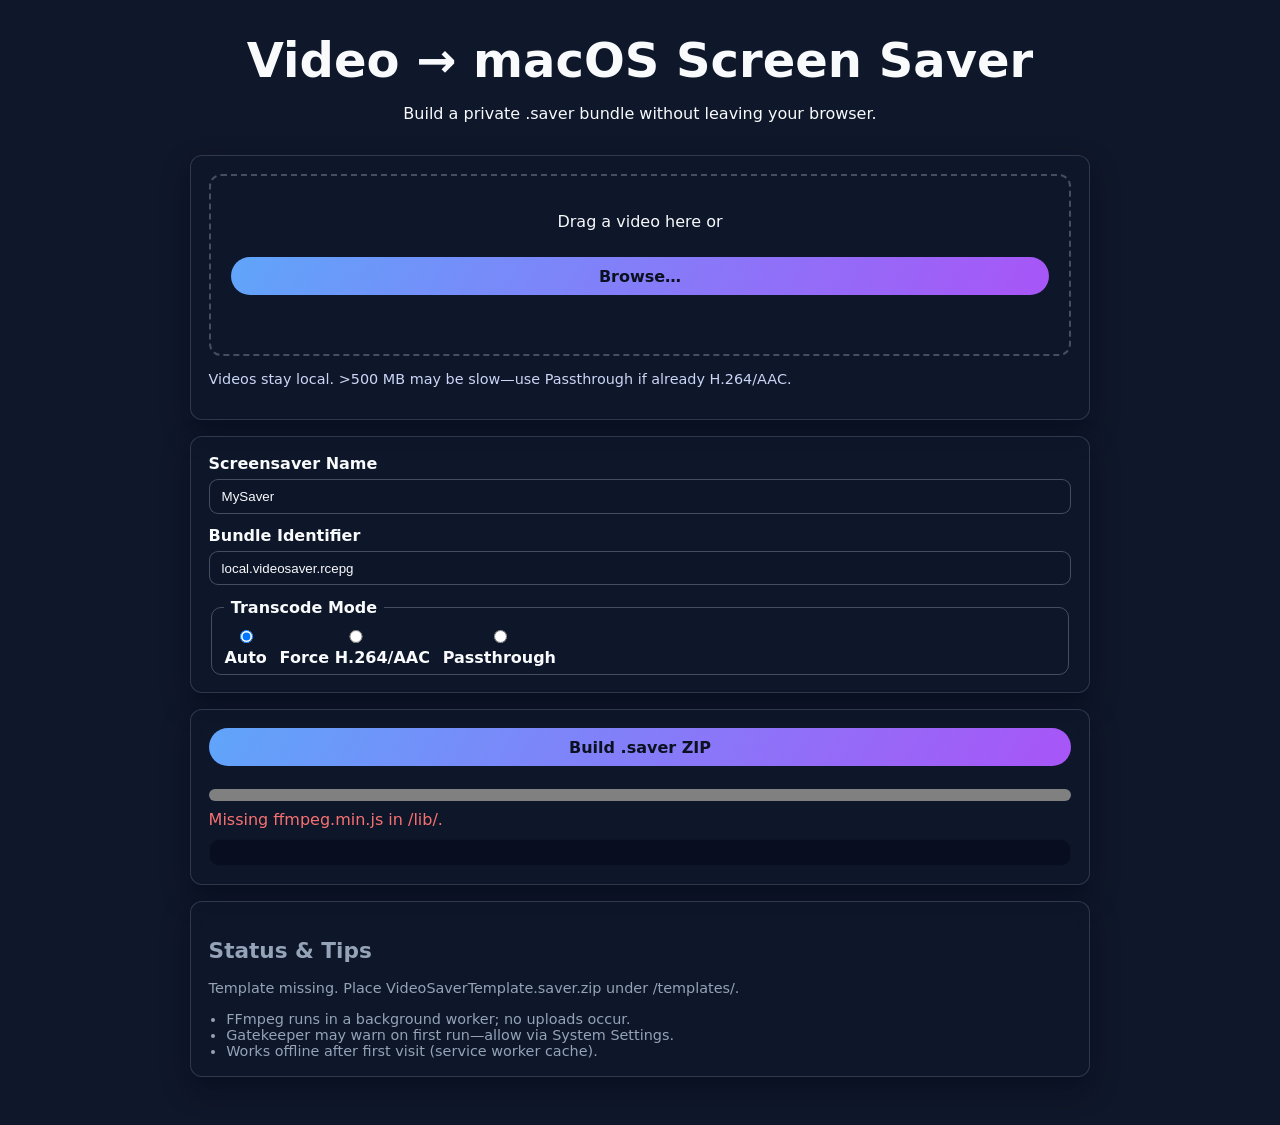
==== index.html @ 5dff48d0 "feat(app): add client‑side Video → macOS .saver builder Build a static, privacy‑preserving web app t" ====
<!DOCTYPE html>
<html lang="en">
<head>
  <meta charset="utf-8">
  <meta http-equiv="Content-Security-Policy" content="default-src 'self'; img-src 'self' data:; style-src 'self'; script-src 'self'; connect-src 'self'; worker-src 'self'; media-src 'self'; object-src 'none'; base-uri 'self'; form-action 'self';">
  <meta name="viewport" content="width=device-width, initial-scale=1">
  <title>Video → macOS Screen Saver</title>
  <link rel="stylesheet" href="styles.css">
</head>
<body>
  <main>
    <header>
      <h1>Video → macOS Screen Saver</h1>
      <p>Build a private .saver bundle without leaving your browser.</p>
    </header>

    <section class="card drop" aria-label="Video selection">
      <div id="drop-zone">
        <p>Drag a video here or</p>
        <button id="browse-btn" type="button">Browse…</button>
        <input id="file-input" type="file" accept="video/*" hidden>
        <p id="file-meta" class="meta"></p>
      </div>
      <p class="hint">Videos stay local. >500&nbsp;MB may be slow—use Passthrough if already H.264/AAC.</p>
    </section>

    <section class="card grid">
      <label> Screensaver Name
        <input id="saver-name" type="text" maxlength="60" value="MySaver" autocomplete="off" spellcheck="false">
      </label>
      <label> Bundle Identifier
        <input id="bundle-id" type="text" maxlength="120" autocomplete="off" spellcheck="false">
      </label>
      <fieldset>
        <legend>Transcode Mode</legend>
        <label><input type="radio" name="transcode" value="auto" checked>Auto</label>
        <label><input type="radio" name="transcode" value="force">Force H.264/AAC</label>
        <label><input type="radio" name="transcode" value="passthrough">Passthrough</label>
      </fieldset>
    </section>

    <section class="card controls">
      <button id="build-btn" type="button" class="primary">Build .saver ZIP</button>
      <progress id="progress" value="0" max="1" aria-live="polite"></progress>
      <div id="status" role="status" aria-live="polite">Waiting for input…</div>
      <pre id="log" aria-live="polite"></pre>
    </section>

    <section class="card" id="downloads" hidden>
      <h2>Downloads</h2>
      <a id="bundle-link" class="download" download>Download Screensaver</a>
      <a id="installer-link" class="download" download>Download Installer</a>
      <p class="hint">Manual install: copy to <code>~/Library/Screen Savers/</code>.</p>
    </section>

    <section class="card meta">
      <h2>Status &amp; Tips</h2>
      <p id="template-status" class="meta">Checking for template…</p>
      <ul>
        <li>FFmpeg runs in a background worker; no uploads occur.</li>
        <li>Gatekeeper may warn on first run—allow via System Settings.</li>
        <li>Works offline after first visit (service worker cache).</li>
      </ul>
    </section>
  </main>

  <script src="lib/jszip.min.js" defer></script>
  <script src="lib/ffmpeg.min.js" defer></script>
  <script src="app.js" defer></script>
</body>
</html>
---- styles.css ----
:root{color-scheme:light dark;font-family:system-ui,-apple-system,BlinkMacSystemFont,"Segoe UI",sans-serif;background:#0f172a;color:#f8fafc}
body{margin:0;display:flex;justify-content:center;min-height:100vh;padding:2rem 1rem 3rem;box-sizing:border-box}
main{width:min(900px,100%);display:grid;gap:1rem}
header{text-align:center}
h1{margin:0;font-size:clamp(2rem,5vw,3rem)}
section{margin:0}
.card{background:rgba(15,23,42,.85);border:1px solid rgba(148,163,184,.25);border-radius:12px;padding:1.1rem;box-shadow:0 12px 28px rgba(2,6,23,.45);backdrop-filter:blur(8px)}
.grid{display:grid;gap:.8rem}
.grid label{display:grid;gap:.35rem;font-weight:600}
input[type="text"]{border-radius:9px;padding:.55rem .75rem;border:1px solid rgba(148,163,184,.4);background:rgba(15,23,42,.6);color:inherit}
input[type="text"]:focus-visible{outline:2px solid #60a5fa;outline-offset:2px}
fieldset{border:1px solid rgba(148,163,184,.4);border-radius:10px;padding:.6rem .8rem .4rem;display:flex;flex-wrap:wrap;gap:.8rem}
legend{padding:0 .4rem;font-weight:600}
button,.download{font:inherit;border:none;border-radius:999px;padding:.6rem 1.2rem;cursor:pointer;transition:transform .1s ease,box-shadow .2s ease,background .2s ease}
button{background:linear-gradient(120deg,#60a5fa,#a855f7);color:#0b1120;font-weight:600}
button.primary{width:100%;margin-bottom:.8rem}
button:hover,button:focus-visible,.download:hover,.download:focus-visible{transform:translateY(-1px);box-shadow:0 8px 18px rgba(96,165,250,.35)}
button:disabled{opacity:.6;cursor:wait;transform:none;box-shadow:none}
#drop-zone{border:2px dashed rgba(148,163,184,.4);border-radius:12px;padding:1.3rem;text-align:center;display:grid;gap:.6rem}
#drop-zone.dragover{border-color:#60a5fa;background:rgba(96,165,250,.1)}
.controls{display:grid;gap:.6rem}
progress{width:100%;height:12px;border-radius:999px;background:rgba(15,23,42,.8);overflow:hidden}
progress::-webkit-progress-value,progress::-moz-progress-bar{background:linear-gradient(120deg,#38bdf8,#a855f7)}
#status{min-height:1.1rem;color:#bfdbfe}
#status.error{color:#f87171}
#log{margin:0;max-height:150px;overflow:auto;font-size:.85rem;background:rgba(2,6,23,.5);border-radius:10px;padding:.8rem;border:1px solid rgba(15,23,42,.9)}
.download{display:block;text-align:center;margin-bottom:.5rem;color:#22d3ee;text-decoration:none;background:rgba(8,145,178,.18);border:1px solid rgba(34,211,238,.24)}
.hint{font-size:.9rem;color:#cbd5f5}
.meta{font-size:.9rem;color:#94a3b8}
ul{margin:.4rem 0 0;padding-left:1.1rem}
@media(max-width:640px){body{padding:1.5rem .8rem 2rem} fieldset{flex-direction:column}}
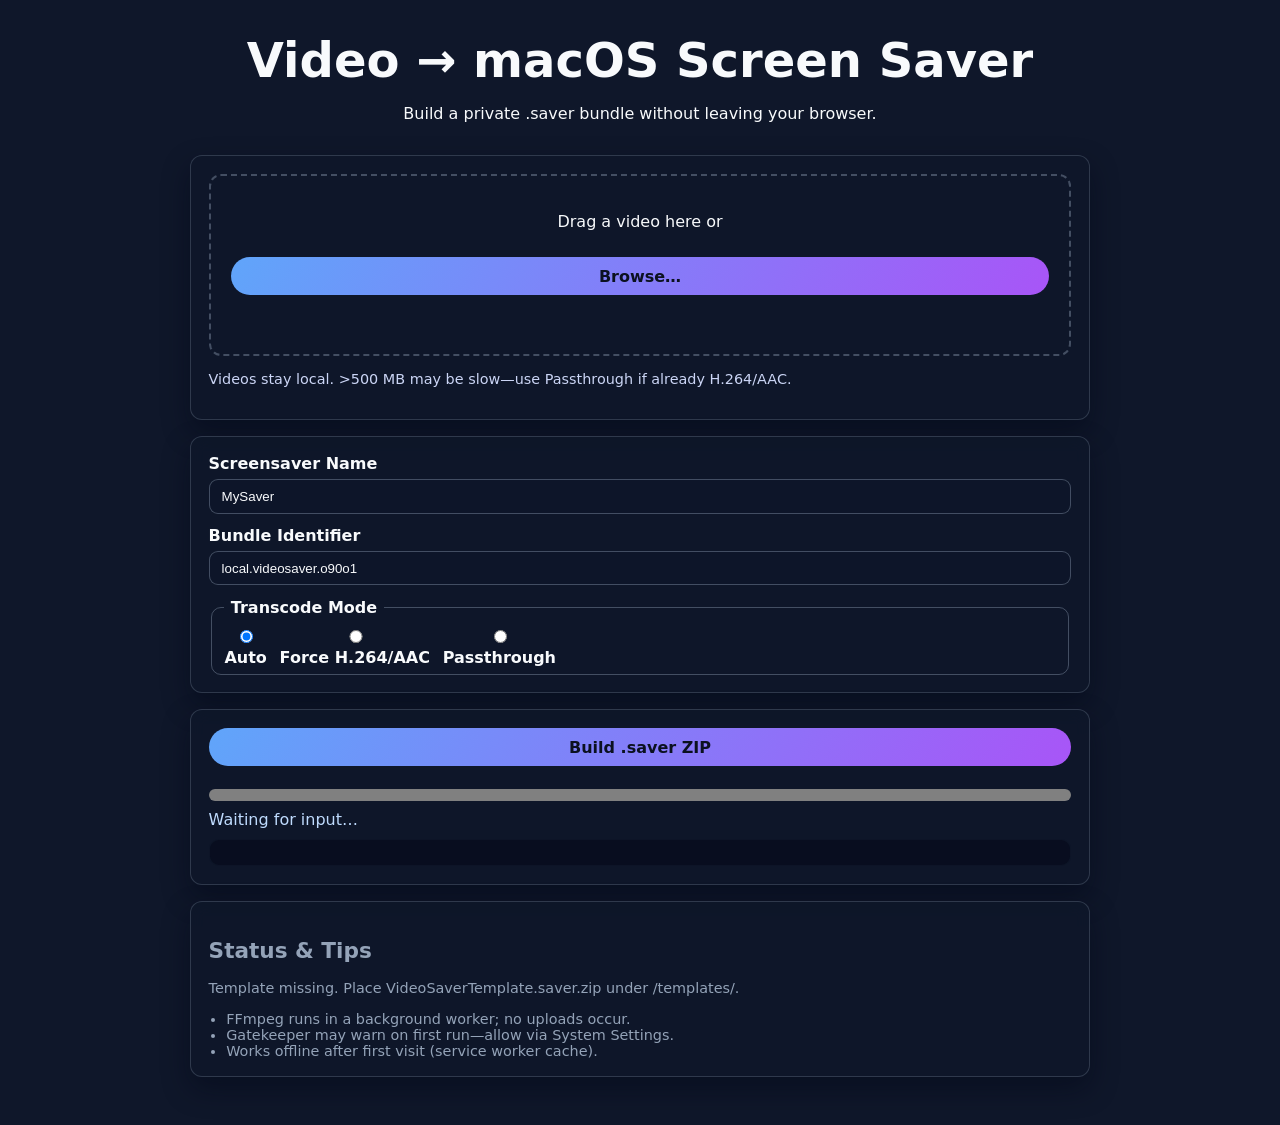
==== commit d0ba5cb3: "fix(video): unblock Auto/Passthrough with robust FFmpeg worker, remux path, and CSP updates Add remu" ====
--- a/index.html
+++ b/index.html
@@ -2,7 +2,7 @@
 <html lang="en">
 <head>
   <meta charset="utf-8">
-  <meta http-equiv="Content-Security-Policy" content="default-src 'self'; img-src 'self' data:; style-src 'self'; script-src 'self'; connect-src 'self'; worker-src 'self'; media-src 'self'; object-src 'none'; base-uri 'self'; form-action 'self';">
+  <meta http-equiv="Content-Security-Policy" content="default-src 'self'; img-src 'self' data:; style-src 'self'; script-src 'self' 'unsafe-eval' 'wasm-unsafe-eval'; connect-src 'self'; worker-src 'self'; media-src 'self'; font-src 'self' data:; object-src 'none'; base-uri 'self'; form-action 'self';">
   <meta name="viewport" content="width=device-width, initial-scale=1">
   <title>Video → macOS Screen Saver</title>
   <link rel="stylesheet" href="styles.css">
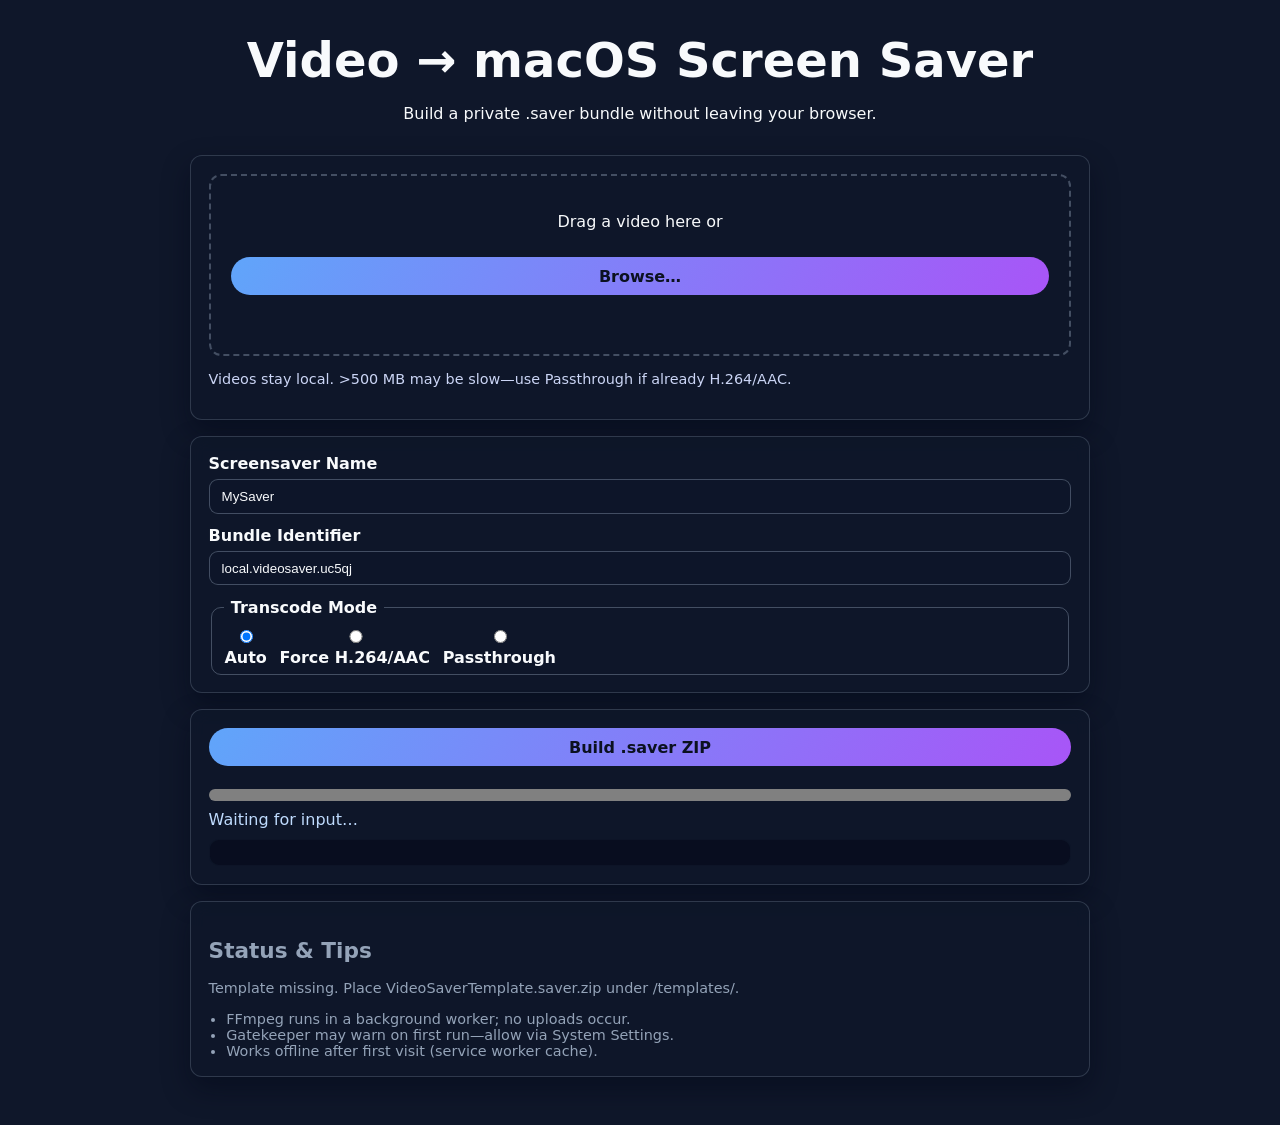
==== commit 7ef23ebf: "fix(cache):Removed the in-page CSP meta so we aren’t layering a stricter, cached policy on top of th" ====
--- a/index.html
+++ b/index.html
@@ -2,7 +2,6 @@
 <html lang="en">
 <head>
   <meta charset="utf-8">
-  <meta http-equiv="Content-Security-Policy" content="default-src 'self'; img-src 'self' data:; style-src 'self'; script-src 'self' 'unsafe-eval' 'wasm-unsafe-eval'; connect-src 'self'; worker-src 'self'; media-src 'self'; font-src 'self' data:; object-src 'none'; base-uri 'self'; form-action 'self';">
   <meta name="viewport" content="width=device-width, initial-scale=1">
   <title>Video → macOS Screen Saver</title>
   <link rel="stylesheet" href="styles.css">
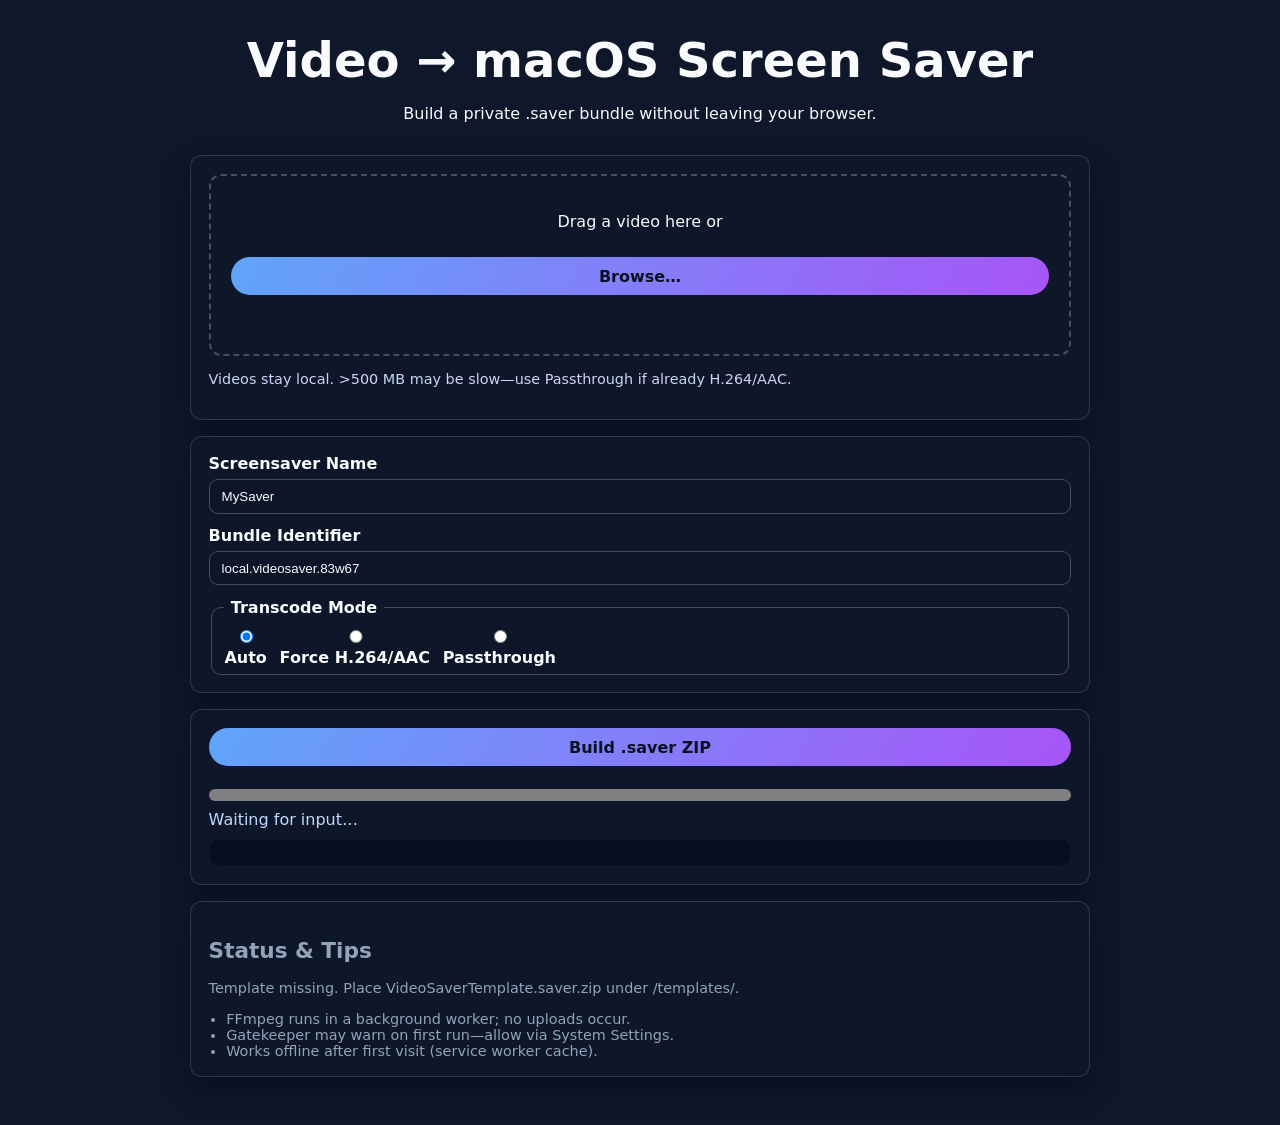
==== commit e6b470ab: "fix(JSZip):Ensured JSZip outputs preserve executable permissions and Unix metadata so the bundled sc" ====
--- a/index.html
+++ b/index.html
@@ -2,6 +2,7 @@
 <html lang="en">
 <head>
   <meta charset="utf-8">
+  <meta http-equiv="Content-Security-Policy" content="default-src 'self'; img-src 'self' data:; style-src 'self'; script-src 'self' 'unsafe-eval' 'wasm-unsafe-eval'; connect-src 'self'; worker-src 'self'; media-src 'self'; font-src 'self' data:; object-src 'none'; base-uri 'self'; form-action 'self';">
   <meta name="viewport" content="width=device-width, initial-scale=1">
   <title>Video → macOS Screen Saver</title>
   <link rel="stylesheet" href="styles.css">
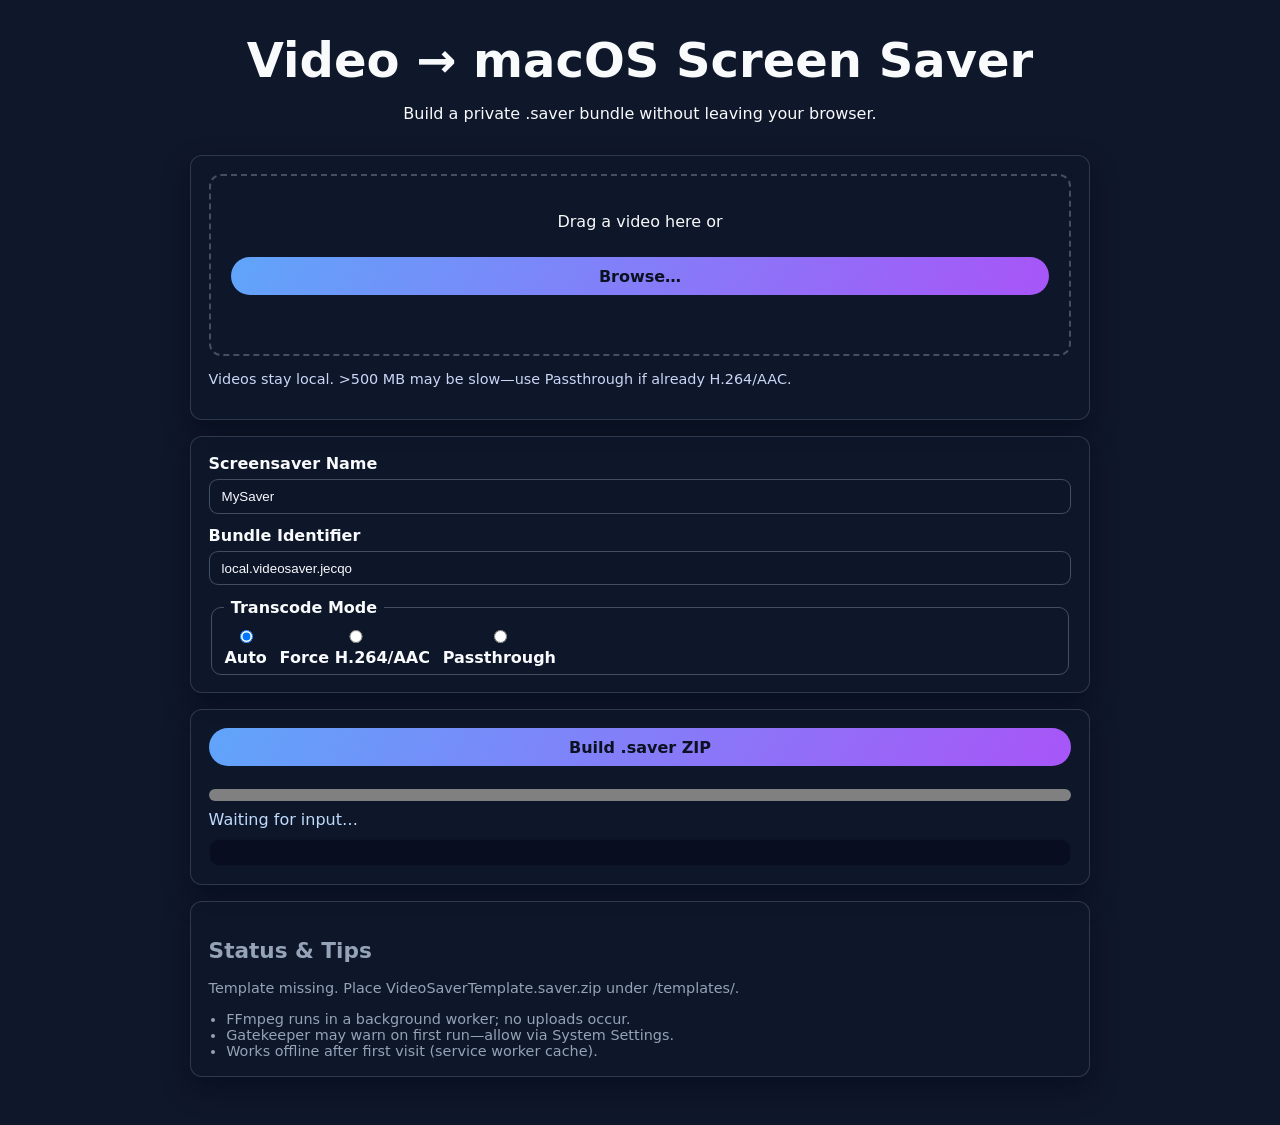
==== commit 440bf084: "feat: Add bundler, file handler, and transcoder modules for video screensaver creation - Implemented" ====
--- a/index.html
+++ b/index.html
@@ -66,6 +66,6 @@
 
   <script src="lib/jszip.min.js" defer></script>
   <script src="lib/ffmpeg.min.js" defer></script>
-  <script src="app.js" defer></script>
+  <script src="app.js" type="module"></script>
 </body>
 </html>
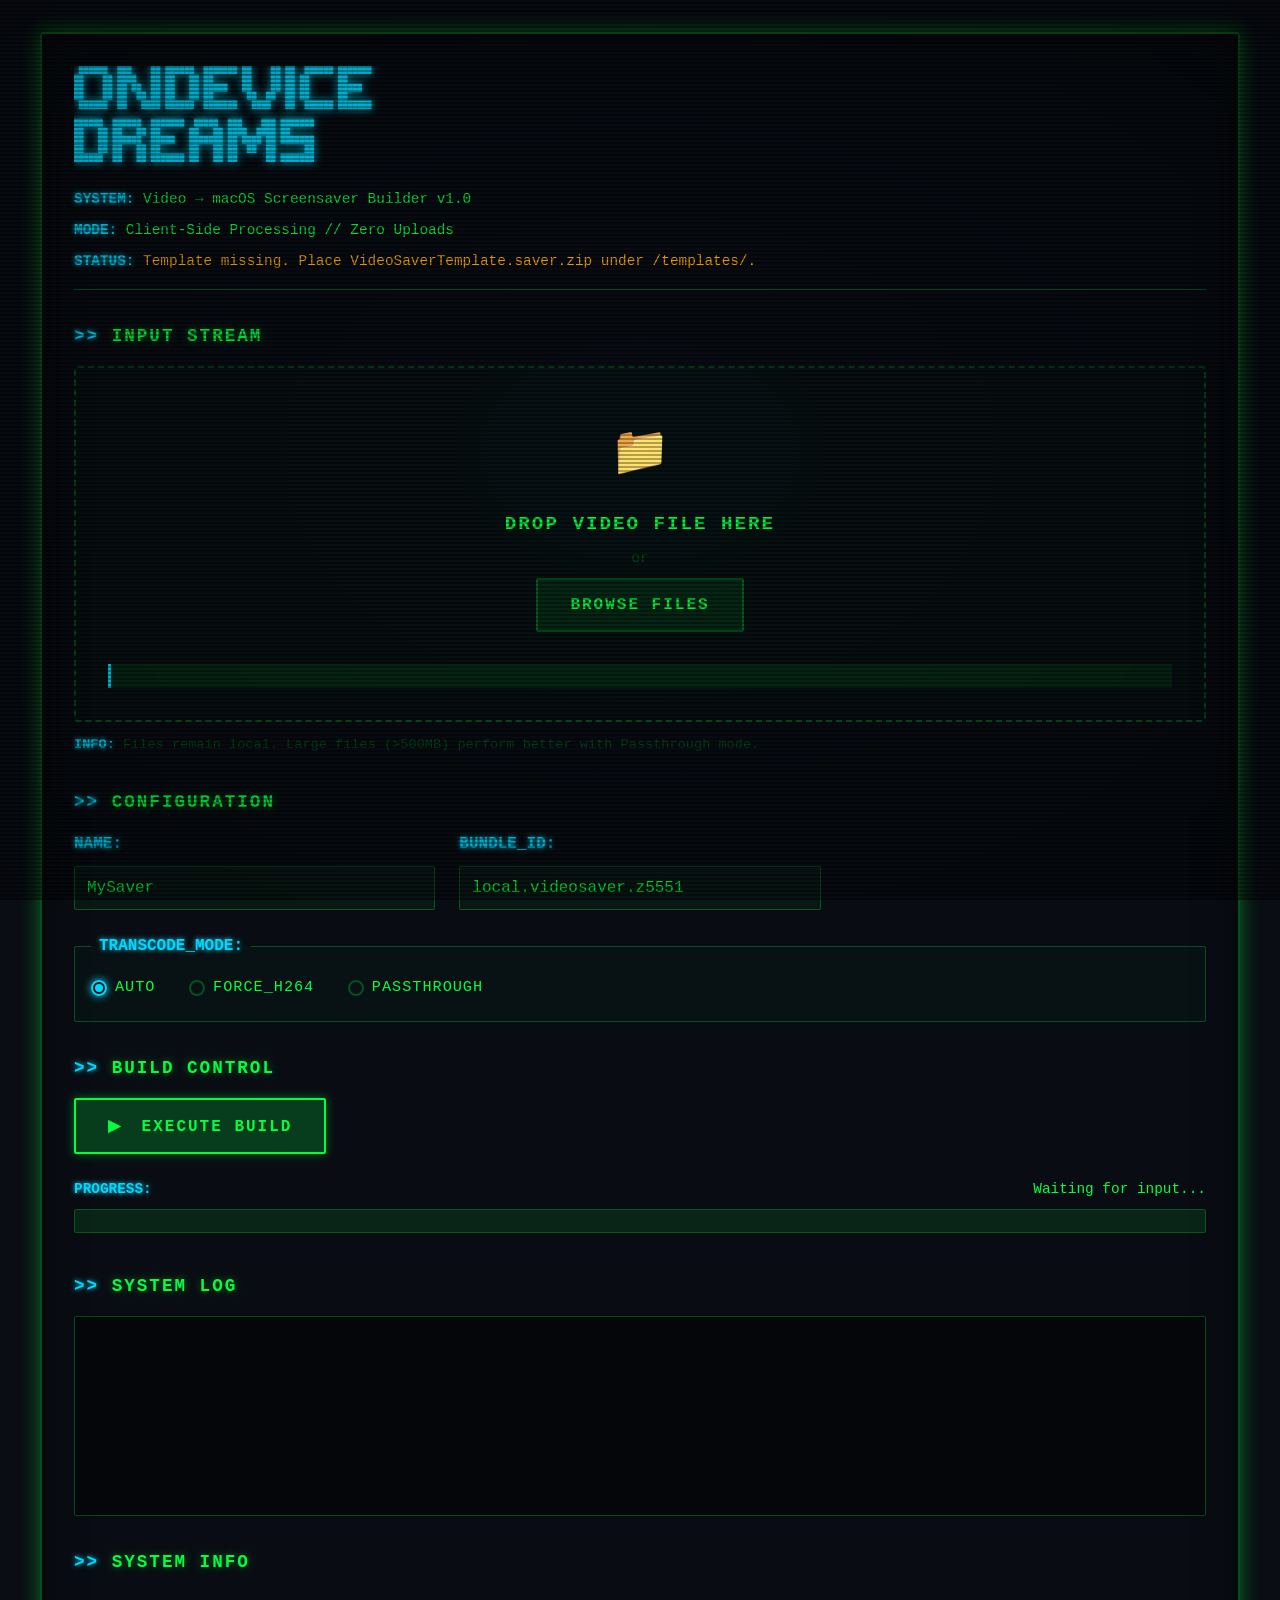
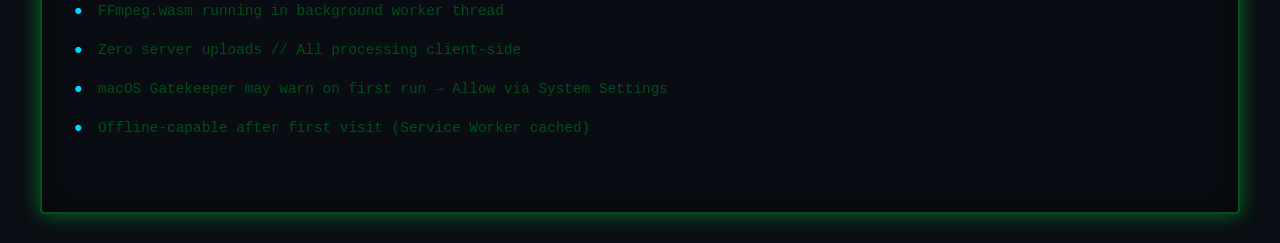
==== commit 1206280c: "feat: Enhance UI with terminal aesthetics and improved status messaging for video screensaver builde" ====
--- a/index.html
+++ b/index.html
@@ -2,70 +2,160 @@
 <html lang="en">
 <head>
   <meta charset="utf-8">
-  <meta http-equiv="Content-Security-Policy" content="default-src 'self'; img-src 'self' data:; style-src 'self'; script-src 'self' 'unsafe-eval' 'wasm-unsafe-eval'; connect-src 'self'; worker-src 'self'; media-src 'self'; font-src 'self' data:; object-src 'none'; base-uri 'self'; form-action 'self';">
+  <meta http-equiv="Content-Security-Policy" content="default-src 'self'; img-src 'self' data:; style-src 'self' 'unsafe-inline'; script-src 'self' 'unsafe-eval' 'wasm-unsafe-eval'; connect-src 'self'; worker-src 'self'; media-src 'self'; font-src 'self' data:; object-src 'none'; base-uri 'self'; form-action 'self';">
   <meta name="viewport" content="width=device-width, initial-scale=1">
-  <title>Video → macOS Screen Saver</title>
+  <title>ONDEVICE-DREAMS v1.0 // Terminal Interface</title>
   <link rel="stylesheet" href="styles.css">
 </head>
 <body>
-  <main>
-    <header>
-      <h1>Video → macOS Screen Saver</h1>
-      <p>Build a private .saver bundle without leaving your browser.</p>
+  <div class="scanlines"></div>
+  <div class="crt-overlay"></div>
+
+  <main class="terminal">
+    <header class="ascii-header">
+      <pre class="ascii-art">
+ ██████  ███    ██ ██████  ███████ ██    ██ ██  ██████ ███████
+██    ██ ████   ██ ██   ██ ██      ██    ██ ██ ██      ██
+██    ██ ██ ██  ██ ██   ██ █████   ██    ██ ██ ██      █████
+██    ██ ██  ██ ██ ██   ██ ██       ██  ██  ██ ██      ██
+ ██████  ██   ████ ██████  ███████   ████   ██  ██████ ███████
+
+██████  ██████  ███████  █████  ███    ███ ███████
+██   ██ ██   ██ ██      ██   ██ ████  ████ ██
+██   ██ ██████  █████   ███████ ██ ████ ██ ███████
+██   ██ ██   ██ ██      ██   ██ ██  ██  ██      ██
+██████  ██   ██ ███████ ██   ██ ██      ██ ███████
+      </pre>
+      <div class="system-info">
+        <span class="prompt">SYSTEM:</span> Video → macOS Screensaver Builder v1.0
+      </div>
+      <div class="system-info">
+        <span class="prompt">MODE:</span> Client-Side Processing // Zero Uploads
+      </div>
+      <div class="status-line" id="template-status">
+        <span class="prompt">STATUS:</span> Initializing...
+      </div>
     </header>
 
-    <section class="card drop" aria-label="Video selection">
-      <div id="drop-zone">
-        <p>Drag a video here or</p>
-        <button id="browse-btn" type="button">Browse…</button>
-        <input id="file-input" type="file" accept="video/*" hidden>
-        <p id="file-meta" class="meta"></p>
+    <!-- File Upload Section -->
+    <section class="terminal-section">
+      <div class="section-header">
+        <span class="prompt">&gt;&gt;</span> INPUT STREAM
       </div>
-      <p class="hint">Videos stay local. >500&nbsp;MB may be slow—use Passthrough if already H.264/AAC.</p>
+      <div id="drop-zone" class="drop-zone">
+        <div class="drop-content">
+          <span class="upload-icon">📁</span>
+          <p class="drop-text">DROP VIDEO FILE HERE</p>
+          <p class="drop-hint">or</p>
+          <button id="browse-btn" type="button" class="terminal-btn">BROWSE FILES</button>
+          <input id="file-input" type="file" accept="video/*" hidden>
+        </div>
+        <div id="file-meta" class="file-info"></div>
+      </div>
+      <div class="hint-text">
+        <span class="prompt">INFO:</span> Files remain local. Large files (>500MB) perform better with Passthrough mode.
+      </div>
     </section>
 
-    <section class="card grid">
-      <label> Screensaver Name
-        <input id="saver-name" type="text" maxlength="60" value="MySaver" autocomplete="off" spellcheck="false">
-      </label>
-      <label> Bundle Identifier
-        <input id="bundle-id" type="text" maxlength="120" autocomplete="off" spellcheck="false">
-      </label>
-      <fieldset>
-        <legend>Transcode Mode</legend>
-        <label><input type="radio" name="transcode" value="auto" checked>Auto</label>
-        <label><input type="radio" name="transcode" value="force">Force H.264/AAC</label>
-        <label><input type="radio" name="transcode" value="passthrough">Passthrough</label>
-      </fieldset>
+    <!-- Configuration Section -->
+    <section class="terminal-section">
+      <div class="section-header">
+        <span class="prompt">&gt;&gt;</span> CONFIGURATION
+      </div>
+      <div class="config-grid">
+        <div class="input-group">
+          <label class="input-label">
+            <span class="prompt">NAME:</span>
+            <input id="saver-name" type="text" maxlength="60" value="MySaver" autocomplete="off" spellcheck="false" class="terminal-input">
+          </label>
+        </div>
+        <div class="input-group">
+          <label class="input-label">
+            <span class="prompt">BUNDLE_ID:</span>
+            <input id="bundle-id" type="text" maxlength="120" autocomplete="off" spellcheck="false" class="terminal-input">
+          </label>
+        </div>
+        <div class="input-group full-width">
+          <fieldset class="transcode-mode">
+            <legend><span class="prompt">TRANSCODE_MODE:</span></legend>
+            <label class="radio-label">
+              <input type="radio" name="transcode" value="auto" checked>
+              <span class="radio-text">AUTO</span>
+            </label>
+            <label class="radio-label">
+              <input type="radio" name="transcode" value="force">
+              <span class="radio-text">FORCE_H264</span>
+            </label>
+            <label class="radio-label">
+              <input type="radio" name="transcode" value="passthrough">
+              <span class="radio-text">PASSTHROUGH</span>
+            </label>
+          </fieldset>
+        </div>
+      </div>
     </section>
 
-    <section class="card controls">
-      <button id="build-btn" type="button" class="primary">Build .saver ZIP</button>
-      <progress id="progress" value="0" max="1" aria-live="polite"></progress>
-      <div id="status" role="status" aria-live="polite">Waiting for input…</div>
-      <pre id="log" aria-live="polite"></pre>
+    <!-- Build Section -->
+    <section class="terminal-section">
+      <div class="section-header">
+        <span class="prompt">&gt;&gt;</span> BUILD CONTROL
+      </div>
+      <button id="build-btn" type="button" class="terminal-btn primary">
+        <span class="btn-icon">▶</span> EXECUTE BUILD
+      </button>
+      <div class="progress-container">
+        <div class="progress-label">
+          <span class="prompt">PROGRESS:</span>
+          <span id="status" class="status-text">Waiting for input...</span>
+        </div>
+        <progress id="progress" value="0" max="1" class="terminal-progress"></progress>
+      </div>
     </section>
 
-    <section class="card" id="downloads" hidden>
-      <h2>Downloads</h2>
-      <a id="bundle-link" class="download" download>Download Screensaver</a>
-      <a id="installer-link" class="download" download>Download Installer</a>
-      <p class="hint">Manual install: copy to <code>~/Library/Screen Savers/</code>.</p>
+    <!-- Log Section -->
+    <section class="terminal-section">
+      <div class="section-header">
+        <span class="prompt">&gt;&gt;</span> SYSTEM LOG
+      </div>
+      <pre id="log" class="log-output" role="log" aria-live="polite"></pre>
     </section>
 
-    <section class="card meta">
-      <h2>Status &amp; Tips</h2>
-      <p id="template-status" class="meta">Checking for template…</p>
-      <ul>
-        <li>FFmpeg runs in a background worker; no uploads occur.</li>
-        <li>Gatekeeper may warn on first run—allow via System Settings.</li>
-        <li>Works offline after first visit (service worker cache).</li>
+    <!-- Downloads Section -->
+    <section class="terminal-section" id="downloads" hidden>
+      <div class="section-header">
+        <span class="prompt">&gt;&gt;</span> OUTPUT FILES
+      </div>
+      <div class="download-grid">
+        <a id="bundle-link" class="download-btn" download>
+          <span class="download-icon">💾</span>
+          <span class="download-text">SCREENSAVER BUNDLE</span>
+        </a>
+        <a id="installer-link" class="download-btn" download>
+          <span class="download-icon">⚙️</span>
+          <span class="download-text">AUTO-INSTALLER</span>
+        </a>
+      </div>
+      <div class="hint-text">
+        <span class="prompt">INSTALL:</span> Extract and copy to ~/Library/Screen Savers/
+      </div>
+    </section>
+
+    <!-- Footer Info -->
+    <section class="terminal-section">
+      <div class="section-header">
+        <span class="prompt">&gt;&gt;</span> SYSTEM INFO
+      </div>
+      <ul class="info-list">
+        <li><span class="bullet">●</span> FFmpeg.wasm running in background worker thread</li>
+        <li><span class="bullet">●</span> Zero server uploads // All processing client-side</li>
+        <li><span class="bullet">●</span> macOS Gatekeeper may warn on first run → Allow via System Settings</li>
+        <li><span class="bullet">●</span> Offline-capable after first visit (Service Worker cached)</li>
       </ul>
     </section>
   </main>
 
-  <script src="lib/jszip.min.js" defer></script>
-  <script src="lib/ffmpeg.min.js" defer></script>
+  <script src="lib/jszip.min.js"></script>
+  <script src="lib/ffmpeg.min.js"></script>
   <script src="app.js" type="module"></script>
 </body>
 </html>
--- a/styles.css
+++ b/styles.css
@@ -1,31 +1,637 @@
-:root{color-scheme:light dark;font-family:system-ui,-apple-system,BlinkMacSystemFont,"Segoe UI",sans-serif;background:#0f172a;color:#f8fafc}
-body{margin:0;display:flex;justify-content:center;min-height:100vh;padding:2rem 1rem 3rem;box-sizing:border-box}
-main{width:min(900px,100%);display:grid;gap:1rem}
-header{text-align:center}
-h1{margin:0;font-size:clamp(2rem,5vw,3rem)}
-section{margin:0}
-.card{background:rgba(15,23,42,.85);border:1px solid rgba(148,163,184,.25);border-radius:12px;padding:1.1rem;box-shadow:0 12px 28px rgba(2,6,23,.45);backdrop-filter:blur(8px)}
-.grid{display:grid;gap:.8rem}
-.grid label{display:grid;gap:.35rem;font-weight:600}
-input[type="text"]{border-radius:9px;padding:.55rem .75rem;border:1px solid rgba(148,163,184,.4);background:rgba(15,23,42,.6);color:inherit}
-input[type="text"]:focus-visible{outline:2px solid #60a5fa;outline-offset:2px}
-fieldset{border:1px solid rgba(148,163,184,.4);border-radius:10px;padding:.6rem .8rem .4rem;display:flex;flex-wrap:wrap;gap:.8rem}
-legend{padding:0 .4rem;font-weight:600}
-button,.download{font:inherit;border:none;border-radius:999px;padding:.6rem 1.2rem;cursor:pointer;transition:transform .1s ease,box-shadow .2s ease,background .2s ease}
-button{background:linear-gradient(120deg,#60a5fa,#a855f7);color:#0b1120;font-weight:600}
-button.primary{width:100%;margin-bottom:.8rem}
-button:hover,button:focus-visible,.download:hover,.download:focus-visible{transform:translateY(-1px);box-shadow:0 8px 18px rgba(96,165,250,.35)}
-button:disabled{opacity:.6;cursor:wait;transform:none;box-shadow:none}
-#drop-zone{border:2px dashed rgba(148,163,184,.4);border-radius:12px;padding:1.3rem;text-align:center;display:grid;gap:.6rem}
-#drop-zone.dragover{border-color:#60a5fa;background:rgba(96,165,250,.1)}
-.controls{display:grid;gap:.6rem}
-progress{width:100%;height:12px;border-radius:999px;background:rgba(15,23,42,.8);overflow:hidden}
-progress::-webkit-progress-value,progress::-moz-progress-bar{background:linear-gradient(120deg,#38bdf8,#a855f7)}
-#status{min-height:1.1rem;color:#bfdbfe}
-#status.error{color:#f87171}
-#log{margin:0;max-height:150px;overflow:auto;font-size:.85rem;background:rgba(2,6,23,.5);border-radius:10px;padding:.8rem;border:1px solid rgba(15,23,42,.9)}
-.download{display:block;text-align:center;margin-bottom:.5rem;color:#22d3ee;text-decoration:none;background:rgba(8,145,178,.18);border:1px solid rgba(34,211,238,.24)}
-.hint{font-size:.9rem;color:#cbd5f5}
-.meta{font-size:.9rem;color:#94a3b8}
-ul{margin:.4rem 0 0;padding-left:1.1rem}
-@media(max-width:640px){body{padding:1.5rem .8rem 2rem} fieldset{flex-direction:column}}
+/* ========================================
+   ONDEVICE-DREAMS Terminal UI v1.0
+   Retro CRT Terminal Aesthetic
+   ======================================== */
+
+/* CSS Variables - Terminal Color Scheme */
+:root {
+  --terminal-bg: #0a0e14;
+  --terminal-fg: #00ff41;
+  --terminal-accent: #00d9ff;
+  --terminal-warning: #ffaa00;
+  --terminal-error: #ff3366;
+  --terminal-dim: #004d1a;
+  --terminal-border: #00ff4144;
+  --terminal-glow: #00ff4166;
+  --crt-flicker: rgba(0, 255, 65, 0.03);
+}
+
+/* Global Reset & Base Styles */
+* {
+  margin: 0;
+  padding: 0;
+  box-sizing: border-box;
+}
+
+html {
+  font-size: 16px;
+}
+
+body {
+  font-family: 'SF Mono', 'Monaco', 'Inconsolata', 'Fira Code', 'Consolas', monospace;
+  background: var(--terminal-bg);
+  color: var(--terminal-fg);
+  line-height: 1.6;
+  overflow-x: hidden;
+  position: relative;
+  min-height: 100vh;
+  animation: crt-flicker 0.15s infinite alternate;
+}
+
+@keyframes crt-flicker {
+  0% { opacity: 0.98; }
+  100% { opacity: 1; }
+}
+
+/* Scanlines Overlay */
+.scanlines {
+  position: fixed;
+  top: 0;
+  left: 0;
+  width: 100%;
+  height: 100%;
+  pointer-events: none;
+  z-index: 1000;
+  background: linear-gradient(to bottom, transparent 50%, rgba(0, 0, 0, 0.3) 50%);
+  background-size: 100% 4px;
+  animation: scanline-move 8s linear infinite;
+}
+
+@keyframes scanline-move {
+  0% { background-position: 0 0; }
+  100% { background-position: 0 100%; }
+}
+
+/* CRT Overlay */
+.crt-overlay {
+  position: fixed;
+  top: 0;
+  left: 0;
+  width: 100%;
+  height: 100%;
+  pointer-events: none;
+  z-index: 999;
+  background: radial-gradient(ellipse at center, transparent 0%, rgba(0, 0, 0, 0.3) 100%);
+}
+
+/* Main Terminal */
+.terminal {
+  max-width: 1200px;
+  margin: 2rem auto;
+  padding: 2rem;
+  position: relative;
+  z-index: 1;
+  box-shadow: 0 0 20px var(--terminal-glow), inset 0 0 40px rgba(0, 0, 0, 0.5);
+  border: 2px solid var(--terminal-border);
+  border-radius: 4px;
+  background: rgba(10, 14, 20, 0.95);
+}
+
+/* ASCII Header */
+.ascii-header {
+  margin-bottom: 2rem;
+  padding-bottom: 1rem;
+  border-bottom: 1px solid var(--terminal-border);
+}
+
+.ascii-art {
+  font-size: 0.5rem;
+  line-height: 1.1;
+  color: var(--terminal-accent);
+  text-shadow: 0 0 10px var(--terminal-accent);
+  animation: text-glow 3s ease-in-out infinite alternate;
+  margin-bottom: 1rem;
+  overflow-x: auto;
+}
+
+@keyframes text-glow {
+  0% { text-shadow: 0 0 10px var(--terminal-accent); opacity: 0.9; }
+  100% { text-shadow: 0 0 20px var(--terminal-accent), 0 0 30px var(--terminal-accent); opacity: 1; }
+}
+
+.system-info {
+  font-size: 0.9rem;
+  margin: 0.5rem 0;
+  animation: fade-in 0.5s ease-out;
+}
+
+.status-line {
+  font-size: 0.9rem;
+  margin-top: 0.5rem;
+}
+
+.status-line.warning {
+  color: var(--terminal-warning);
+}
+
+.status-line.error {
+  color: var(--terminal-error);
+}
+
+.prompt {
+  color: var(--terminal-accent);
+  font-weight: bold;
+  text-shadow: 0 0 5px var(--terminal-accent);
+}
+
+/* Sections */
+.terminal-section {
+  margin: 2rem 0;
+  animation: fade-in 0.7s ease-out;
+}
+
+@keyframes fade-in {
+  from { opacity: 0; transform: translateY(-10px); }
+  to { opacity: 1; transform: translateY(0); }
+}
+
+.section-header {
+  font-size: 1.1rem;
+  font-weight: bold;
+  margin-bottom: 1rem;
+  color: var(--terminal-fg);
+  text-shadow: 0 0 8px var(--terminal-glow);
+  letter-spacing: 2px;
+}
+
+/* Drop Zone */
+.drop-zone {
+  border: 2px dashed var(--terminal-border);
+  background: rgba(0, 255, 65, 0.02);
+  padding: 2rem;
+  text-align: center;
+  border-radius: 4px;
+  transition: all 0.3s ease;
+  cursor: pointer;
+}
+
+.drop-zone:hover {
+  border-color: var(--terminal-fg);
+  background: rgba(0, 255, 65, 0.05);
+  box-shadow: 0 0 20px var(--terminal-glow);
+}
+
+.drop-zone.dragover {
+  border-color: var(--terminal-accent);
+  background: rgba(0, 217, 255, 0.1);
+  box-shadow: 0 0 30px rgba(0, 217, 255, 0.3);
+  animation: pulse-glow 1s ease-in-out infinite;
+}
+
+@keyframes pulse-glow {
+  0%, 100% { box-shadow: 0 0 30px rgba(0, 217, 255, 0.3); }
+  50% { box-shadow: 0 0 50px rgba(0, 217, 255, 0.5); }
+}
+
+.drop-content {
+  padding: 1rem;
+}
+
+.upload-icon {
+  font-size: 3rem;
+  display: block;
+  margin-bottom: 1rem;
+  animation: float 3s ease-in-out infinite;
+}
+
+@keyframes float {
+  0%, 100% { transform: translateY(0); }
+  50% { transform: translateY(-10px); }
+}
+
+.drop-text {
+  font-size: 1.2rem;
+  font-weight: bold;
+  margin: 0.5rem 0;
+  letter-spacing: 2px;
+}
+
+.drop-hint {
+  font-size: 0.9rem;
+  color: var(--terminal-dim);
+  margin: 0.5rem 0;
+}
+
+.file-info {
+  margin-top: 1rem;
+  padding: 0.75rem;
+  background: rgba(0, 255, 65, 0.1);
+  border-left: 3px solid var(--terminal-accent);
+  font-size: 0.95rem;
+  text-align: left;
+  animation: slide-in 0.3s ease-out;
+}
+
+@keyframes slide-in {
+  from { opacity: 0; transform: translateX(-20px); }
+  to { opacity: 1; transform: translateX(0); }
+}
+
+.hint-text {
+  font-size: 0.85rem;
+  color: var(--terminal-dim);
+  margin-top: 0.75rem;
+}
+
+/* Config Grid */
+.config-grid {
+  display: grid;
+  grid-template-columns: repeat(auto-fit, minmax(300px, 1fr));
+  gap: 1.5rem;
+}
+
+.input-group {
+  display: flex;
+  flex-direction: column;
+}
+
+.input-group.full-width {
+  grid-column: 1 / -1;
+}
+
+.input-label {
+  display: flex;
+  flex-direction: column;
+  gap: 0.5rem;
+}
+
+/* Terminal Inputs */
+.terminal-input {
+  font-family: inherit;
+  font-size: 1rem;
+  padding: 0.75rem;
+  background: rgba(0, 255, 65, 0.05);
+  border: 1px solid var(--terminal-border);
+  color: var(--terminal-fg);
+  border-radius: 2px;
+  transition: all 0.3s ease;
+}
+
+.terminal-input:focus {
+  outline: none;
+  border-color: var(--terminal-accent);
+  box-shadow: 0 0 10px var(--terminal-glow);
+  background: rgba(0, 255, 65, 0.08);
+}
+
+.terminal-input::placeholder {
+  color: var(--terminal-dim);
+}
+
+/* Radio Buttons */
+.transcode-mode {
+  border: 1px solid var(--terminal-border);
+  padding: 1rem;
+  border-radius: 2px;
+  background: rgba(0, 255, 65, 0.02);
+}
+
+.transcode-mode legend {
+  padding: 0 0.5rem;
+}
+
+.radio-label {
+  display: inline-flex;
+  align-items: center;
+  margin-right: 1.5rem;
+  cursor: pointer;
+  transition: all 0.2s ease;
+}
+
+.radio-label:hover .radio-text {
+  color: var(--terminal-accent);
+  text-shadow: 0 0 5px var(--terminal-accent);
+}
+
+.radio-label input[type="radio"] {
+  appearance: none;
+  width: 16px;
+  height: 16px;
+  border: 2px solid var(--terminal-border);
+  border-radius: 50%;
+  margin-right: 0.5rem;
+  position: relative;
+  cursor: pointer;
+  transition: all 0.2s ease;
+}
+
+.radio-label input[type="radio"]:checked {
+  border-color: var(--terminal-accent);
+  box-shadow: 0 0 8px var(--terminal-accent);
+}
+
+.radio-label input[type="radio"]:checked::before {
+  content: '';
+  position: absolute;
+  top: 50%;
+  left: 50%;
+  transform: translate(-50%, -50%);
+  width: 8px;
+  height: 8px;
+  background: var(--terminal-accent);
+  border-radius: 50%;
+  animation: radio-pulse 0.3s ease-out;
+}
+
+@keyframes radio-pulse {
+  0% { transform: translate(-50%, -50%) scale(0); }
+  50% { transform: translate(-50%, -50%) scale(1.2); }
+  100% { transform: translate(-50%, -50%) scale(1); }
+}
+
+.radio-text {
+  font-size: 0.95rem;
+  letter-spacing: 1px;
+}
+
+/* Buttons */
+.terminal-btn {
+  font-family: inherit;
+  font-size: 1rem;
+  font-weight: bold;
+  padding: 1rem 2rem;
+  background: rgba(0, 255, 65, 0.1);
+  border: 2px solid var(--terminal-border);
+  color: var(--terminal-fg);
+  cursor: pointer;
+  border-radius: 2px;
+  letter-spacing: 2px;
+  transition: all 0.3s ease;
+  position: relative;
+  overflow: hidden;
+}
+
+.terminal-btn::before {
+  content: '';
+  position: absolute;
+  top: 0;
+  left: -100%;
+  width: 100%;
+  height: 100%;
+  background: linear-gradient(90deg, transparent, rgba(0, 255, 65, 0.3), transparent);
+  transition: left 0.5s ease;
+}
+
+.terminal-btn:hover::before {
+  left: 100%;
+}
+
+.terminal-btn:hover {
+  border-color: var(--terminal-fg);
+  box-shadow: 0 0 20px var(--terminal-glow);
+  background: rgba(0, 255, 65, 0.15);
+  transform: translateY(-2px);
+}
+
+.terminal-btn:active {
+  transform: translateY(0);
+}
+
+.terminal-btn:disabled {
+  opacity: 0.5;
+  cursor: not-allowed;
+  border-color: var(--terminal-dim);
+}
+
+.terminal-btn.primary {
+  background: rgba(0, 255, 65, 0.2);
+  border-color: var(--terminal-fg);
+  box-shadow: 0 0 10px var(--terminal-glow);
+}
+
+.terminal-btn.primary:hover {
+  box-shadow: 0 0 30px var(--terminal-glow);
+}
+
+.btn-icon {
+  margin-right: 0.5rem;
+}
+
+/* Progress */
+.progress-container {
+  margin-top: 1.5rem;
+}
+
+.progress-label {
+  display: flex;
+  justify-content: space-between;
+  margin-bottom: 0.5rem;
+  font-size: 0.9rem;
+}
+
+.status-text {
+  color: var(--terminal-fg);
+}
+
+.status-text.error {
+  color: var(--terminal-error);
+  animation: blink 1s ease-in-out infinite;
+}
+
+@keyframes blink {
+  0%, 100% { opacity: 1; }
+  50% { opacity: 0.5; }
+}
+
+.terminal-progress {
+  width: 100%;
+  height: 24px;
+  appearance: none;
+  border: 1px solid var(--terminal-border);
+  border-radius: 2px;
+  background: rgba(0, 255, 65, 0.05);
+  overflow: hidden;
+}
+
+.terminal-progress::-webkit-progress-bar {
+  background: rgba(0, 255, 65, 0.05);
+  border-radius: 2px;
+}
+
+.terminal-progress::-webkit-progress-value {
+  background: linear-gradient(90deg, var(--terminal-accent) 0%, var(--terminal-fg) 50%, var(--terminal-accent) 100%);
+  background-size: 200% 100%;
+  animation: progress-shimmer 2s linear infinite;
+  box-shadow: 0 0 15px var(--terminal-glow);
+  border-radius: 2px;
+}
+
+.terminal-progress::-moz-progress-bar {
+  background: linear-gradient(90deg, var(--terminal-accent) 0%, var(--terminal-fg) 50%, var(--terminal-accent) 100%);
+  background-size: 200% 100%;
+  animation: progress-shimmer 2s linear infinite;
+  box-shadow: 0 0 15px var(--terminal-glow);
+  border-radius: 2px;
+}
+
+@keyframes progress-shimmer {
+  0% { background-position: 200% 0; }
+  100% { background-position: -200% 0; }
+}
+
+/* Log */
+.log-output {
+  font-family: inherit;
+  font-size: 0.85rem;
+  min-height: 200px;
+  max-height: 400px;
+  overflow-y: auto;
+  padding: 1rem;
+  background: rgba(0, 0, 0, 0.5);
+  border: 1px solid var(--terminal-border);
+  border-radius: 2px;
+  color: var(--terminal-dim);
+  white-space: pre-wrap;
+  word-wrap: break-word;
+  line-height: 1.5;
+  scrollbar-width: thin;
+  scrollbar-color: var(--terminal-border) transparent;
+}
+
+.log-output::-webkit-scrollbar {
+  width: 8px;
+}
+
+.log-output::-webkit-scrollbar-track {
+  background: rgba(0, 0, 0, 0.3);
+}
+
+.log-output::-webkit-scrollbar-thumb {
+  background: var(--terminal-border);
+  border-radius: 4px;
+}
+
+.log-output::-webkit-scrollbar-thumb:hover {
+  background: var(--terminal-fg);
+}
+
+/* Downloads */
+.download-grid {
+  display: grid;
+  grid-template-columns: repeat(auto-fit, minmax(250px, 1fr));
+  gap: 1rem;
+  margin-bottom: 1rem;
+}
+
+.download-btn {
+  display: flex;
+  align-items: center;
+  justify-content: center;
+  gap: 0.75rem;
+  padding: 1.5rem;
+  background: rgba(0, 217, 255, 0.1);
+  border: 2px solid var(--terminal-accent);
+  color: var(--terminal-accent);
+  text-decoration: none;
+  border-radius: 2px;
+  font-weight: bold;
+  letter-spacing: 1px;
+  transition: all 0.3s ease;
+  position: relative;
+  overflow: hidden;
+}
+
+.download-btn::before {
+  content: '';
+  position: absolute;
+  top: 0;
+  left: -100%;
+  width: 100%;
+  height: 100%;
+  background: linear-gradient(90deg, transparent, rgba(0, 217, 255, 0.3), transparent);
+  transition: left 0.5s ease;
+}
+
+.download-btn:hover::before {
+  left: 100%;
+}
+
+.download-btn:hover {
+  box-shadow: 0 0 30px rgba(0, 217, 255, 0.5);
+  background: rgba(0, 217, 255, 0.2);
+  transform: translateY(-3px);
+}
+
+.download-icon {
+  font-size: 1.5rem;
+}
+
+.download-text {
+  font-size: 0.95rem;
+}
+
+/* Info List */
+.info-list {
+  list-style: none;
+  font-size: 0.9rem;
+  color: var(--terminal-dim);
+}
+
+.info-list li {
+  padding: 0.5rem 0;
+  padding-left: 1.5rem;
+  position: relative;
+}
+
+.bullet {
+  position: absolute;
+  left: 0;
+  color: var(--terminal-accent);
+  animation: bullet-pulse 2s ease-in-out infinite;
+}
+
+@keyframes bullet-pulse {
+  0%, 100% { opacity: 0.5; }
+  50% { opacity: 1; }
+}
+
+/* Responsive */
+@media (max-width: 768px) {
+  .terminal {
+    margin: 1rem;
+    padding: 1rem;
+  }
+
+  .ascii-art {
+    font-size: 0.35rem;
+  }
+
+  .config-grid {
+    grid-template-columns: 1fr;
+  }
+
+  .radio-label {
+    display: flex;
+    margin-bottom: 0.75rem;
+  }
+
+  .download-grid {
+    grid-template-columns: 1fr;
+  }
+}
+
+@media print {
+  .scanlines,
+  .crt-overlay {
+    display: none;
+  }
+
+  body {
+    animation: none;
+  }
+
+  .terminal {
+    box-shadow: none;
+    border: 1px solid #000;
+  }
+}
+
+@media (prefers-reduced-motion: reduce) {
+  *,
+  *::before,
+  *::after {
+    animation-duration: 0.01ms !important;
+    animation-iteration-count: 1 !important;
+    transition-duration: 0.01ms !important;
+  }
+}
